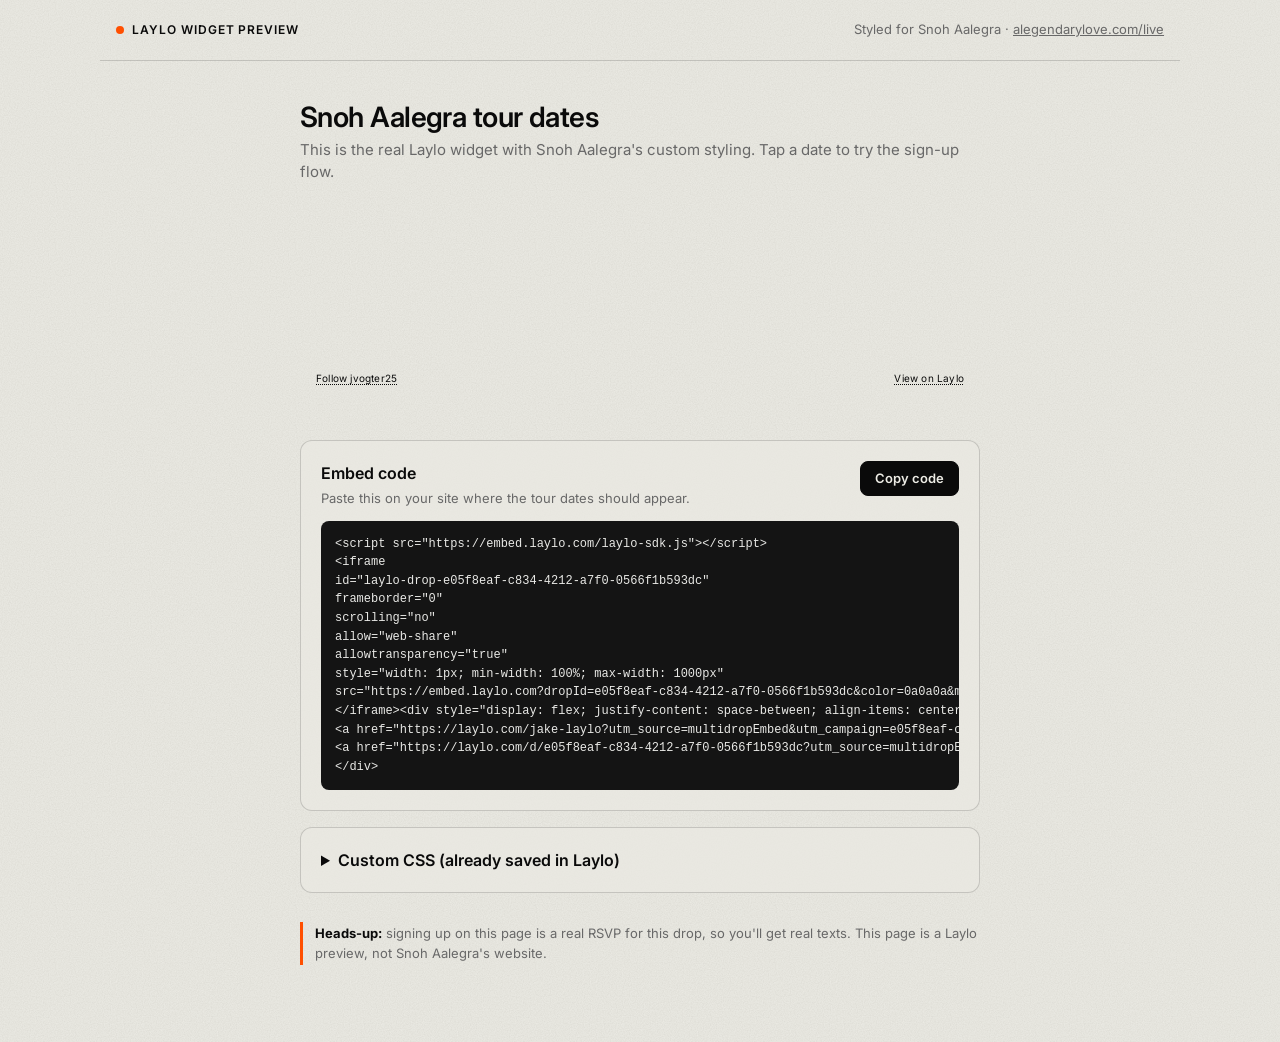
==== previews/snoh-aalegra-e05f8eaf/index.html @ 8fff56a8 "Add Snoh Aalegra live widget preview (test drop e05f8eaf) Co-Authored-By: Claude Opus 5.5 <noreply@a" ====
<!doctype html>
<html lang="en">
<head>
<meta charset="utf-8">
<meta name="viewport" content="width=device-width, initial-scale=1">
<meta name="robots" content="noindex, nofollow">
<title>Snoh Aalegra · Laylo Widget Preview</title>
<link rel="preconnect" href="https://fonts.googleapis.com">
<link rel="preconnect" href="https://fonts.gstatic.com" crossorigin>
<link href="https://fonts.googleapis.com/css2?family=Inter:wght@400;500;600&display=swap" rel="stylesheet">
<style>
  :root {
    --page-bg: #EDECE5;
    --ink: #0A0A0A;
    --muted: #686868;
    --line: rgba(10,10,10,.16);
    --panel: rgba(234,233,226,.75);
    --accent: #ff4f00;
  }
  * { box-sizing: border-box; }
  html, body { margin: 0; }
  body {
    background-color: var(--page-bg);
    background-image: url("data:image/svg+xml,%3Csvg xmlns='http://www.w3.org/2000/svg' width='240' height='240'%3E%3Cfilter id='n'%3E%3CfeTurbulence type='fractalNoise' baseFrequency='.85' numOctaves='3' stitchTiles='stitch'/%3E%3CfeColorMatrix values='0 0 0 0 0 0 0 0 0 0 0 0 0 0 0 0 0 0 .07 0'/%3E%3C/filter%3E%3Crect width='100%25' height='100%25' filter='url(%23n)'/%3E%3C/svg%3E");
    color: var(--ink);
    font: 15px/1.5 'Inter', system-ui, -apple-system, 'Segoe UI', sans-serif;
    -webkit-font-smoothing: antialiased;
    overflow-x: hidden;
  }
  .bar {
    display: flex;
    flex-wrap: wrap;
    align-items: center;
    justify-content: space-between;
    gap: 8px 16px;
    max-width: 1080px;
    margin: 0 auto;
    padding: 20px 16px;
    border-bottom: 1px solid var(--line);
  }
  .bar-label {
    display: inline-flex;
    align-items: center;
    gap: 8px;
    font-size: 12px;
    font-weight: 600;
    letter-spacing: .08em;
    text-transform: uppercase;
  }
  .bar-label::before {
    content: "";
    width: 8px;
    height: 8px;
    border-radius: 50%;
    background: var(--accent);
  }
  .bar-meta { font-size: 13px; color: var(--muted); }
  .bar-meta a { color: inherit; }
  main {
    max-width: 1080px;
    margin: 0 auto;
    padding: 0 16px 64px;
  }
  .intro {
    max-width: 680px;
    margin: 40px auto 24px;
  }
  .intro h1 {
    margin: 0 0 6px;
    font-size: 28px;
    line-height: 1.15;
    font-weight: 600;
    letter-spacing: -0.02em;
  }
  .intro p { margin: 0; color: var(--muted); }
  .stage {
    max-width: 680px;
    margin: 0 auto;
  }
  .handoff {
    max-width: 680px;
    margin: 48px auto 0;
    display: grid;
    gap: 16px;
  }
  .panel {
    background: var(--panel);
    border: 1px solid var(--line);
    border-radius: 12px;
    padding: 20px;
    min-width: 0;
  }
  .panel-head {
    display: flex;
    align-items: flex-start;
    justify-content: space-between;
    gap: 12px;
    margin-bottom: 12px;
  }
  .panel h2 { margin: 0; font-size: 16px; font-weight: 600; }
  .panel p { margin: 4px 0 0; font-size: 13px; color: var(--muted); }
  pre {
    margin: 0;
    max-height: 280px;
    overflow: auto;
    padding: 14px;
    border-radius: 8px;
    background: #141414;
    color: #e9e9e6;
    font: 12px/1.55 ui-monospace, SFMono-Regular, Menlo, Consolas, monospace;
    white-space: pre;
  }
  .copy {
    flex-shrink: 0;
    appearance: none;
    border: 1px solid var(--ink);
    background: var(--ink);
    color: var(--page-bg);
    font: 600 13px/1 'Inter', system-ui, sans-serif;
    padding: 10px 14px;
    border-radius: 8px;
    cursor: pointer;
  }
  .copy:hover { opacity: .85; }
  details summary {
    cursor: pointer;
    font-size: 16px;
    font-weight: 600;
    list-style-position: inside;
  }
  details[open] summary { margin-bottom: 12px; }
  .note {
    font-size: 13px;
    color: var(--muted);
    border-left: 3px solid var(--accent);
    padding: 2px 0 2px 12px;
  }
  .note strong { color: var(--ink); }
  @media (max-width: 520px) {
    .intro { margin-top: 28px; }
    .intro h1 { font-size: 23px; }
    .panel { padding: 16px; }
    .panel-head { flex-direction: column; }
  }
</style>
</head>
<body>
  <header class="bar">
    <span class="bar-label">Laylo widget preview</span>
    <span class="bar-meta">Styled for Snoh Aalegra · <a href="https://alegendarylove.com/live" target="_blank" rel="noopener">alegendarylove.com/live</a></span>
  </header>

  <main>
    <section class="intro">
      <h1>Snoh Aalegra tour dates</h1>
      <p>This is the real Laylo widget with Snoh Aalegra's custom styling. Tap a date to try the sign-up flow.</p>
    </section>

    <section class="stage" aria-label="Live Laylo widget">
<!-- Laylo embed: start -->
<script src="https://embed.laylo.com/laylo-sdk.js"></script>
<iframe
id="laylo-drop-e05f8eaf-c834-4212-a7f0-0566f1b593dc"
frameborder="0"
scrolling="no"
allow="web-share"
allowtransparency="true"
style="width: 1px; min-width: 100%; max-width: 1000px"
src="https://embed.laylo.com?dropId=e05f8eaf-c834-4212-a7f0-0566f1b593dc&color=0a0a0a&minimal=false&theme=light&background=transparent">
</iframe><div style="display: flex; justify-content: space-between; align-items: center; gap: 4px; padding: 8px 16px;">
<a href="https://laylo.com/jake-laylo?utm_source=multidropEmbed&utm_campaign=e05f8eaf-c834-4212-a7f0-0566f1b593dc&utm_medium=profileLink" target="_blank" style="color: inherit; font-size: 10px; font-style: normal; font-weight: 400; line-height: 12px; letter-spacing: 0.2px; text-decoration-line: underline; text-decoration-style: dotted; text-decoration-skip-ink: none; text-decoration-thickness: auto; text-underline-offset: auto;text-underline-position: from-font;">Follow jvogter25</a>
<a href="https://laylo.com/d/e05f8eaf-c834-4212-a7f0-0566f1b593dc?utm_source=multidropEmbed&utm_campaign=e05f8eaf-c834-4212-a7f0-0566f1b593dc&utm_medium=multridropLink" target="_blank" style="color: inherit; font-size: 10px; font-style: normal; font-weight: 400; line-height: 12px; letter-spacing: 0.2px; text-decoration-line: underline; text-decoration-style: dotted; text-decoration-skip-ink: none; text-decoration-thickness: auto; text-underline-offset: auto;text-underline-position: from-font;">View on Laylo</a>
</div>
<!-- Laylo embed: end -->
    </section>

    <section class="handoff">
      <div class="panel">
        <div class="panel-head">
          <div>
            <h2>Embed code</h2>
            <p>Paste this on your site where the tour dates should appear.</p>
          </div>
          <button class="copy" type="button" data-copy="embed-code">Copy code</button>
        </div>
        <pre id="embed-code">&lt;script src=&quot;https://embed.laylo.com/laylo-sdk.js&quot;&gt;&lt;/script&gt;
&lt;iframe
id=&quot;laylo-drop-e05f8eaf-c834-4212-a7f0-0566f1b593dc&quot;
frameborder=&quot;0&quot;
scrolling=&quot;no&quot;
allow=&quot;web-share&quot;
allowtransparency=&quot;true&quot;
style=&quot;width: 1px; min-width: 100%; max-width: 1000px&quot;
src=&quot;https://embed.laylo.com?dropId=e05f8eaf-c834-4212-a7f0-0566f1b593dc&amp;color=0a0a0a&amp;minimal=false&amp;theme=light&amp;background=transparent&quot;&gt;
&lt;/iframe&gt;&lt;div style=&quot;display: flex; justify-content: space-between; align-items: center; gap: 4px; padding: 8px 16px;&quot;&gt;
&lt;a href=&quot;https://laylo.com/jake-laylo?utm_source=multidropEmbed&amp;utm_campaign=e05f8eaf-c834-4212-a7f0-0566f1b593dc&amp;utm_medium=profileLink&quot; target=&quot;_blank&quot; style=&quot;color: inherit; font-size: 10px; font-style: normal; font-weight: 400; line-height: 12px; letter-spacing: 0.2px; text-decoration-line: underline; text-decoration-style: dotted; text-decoration-skip-ink: none; text-decoration-thickness: auto; text-underline-offset: auto;text-underline-position: from-font;&quot;&gt;Follow jvogter25&lt;/a&gt;
&lt;a href=&quot;https://laylo.com/d/e05f8eaf-c834-4212-a7f0-0566f1b593dc?utm_source=multidropEmbed&amp;utm_campaign=e05f8eaf-c834-4212-a7f0-0566f1b593dc&amp;utm_medium=multridropLink&quot; target=&quot;_blank&quot; style=&quot;color: inherit; font-size: 10px; font-style: normal; font-weight: 400; line-height: 12px; letter-spacing: 0.2px; text-decoration-line: underline; text-decoration-style: dotted; text-decoration-skip-ink: none; text-decoration-thickness: auto; text-underline-offset: auto;text-underline-position: from-font;&quot;&gt;View on Laylo&lt;/a&gt;
&lt;/div&gt;</pre>
      </div>

      <details class="panel">
        <summary>Custom CSS (already saved in Laylo)</summary>
        <div class="panel-head">
          <p>For reference. This styling lives in Laylo, so nothing extra goes on your site.</p>
          <button class="copy" type="button" data-copy="custom-css">Copy CSS</button>
        </div>
        <pre id="custom-css">/* Laylo tour widget: Snoh Aalegra (alegendarylove.com/live)
   Matches the sign-up form currently on her Live page: Inter at 500,
   paper-toned fields, 1px #686868 outlines, square corners, black buttons.
   Pair with embed settings: color=0a0a0a  theme=light  background=transparent
   Palette: ink #0A0A0A  text #000000  secondary #686868  muted #868686
            field #EAE9E2  page #EDECE5  button text #F8F8F8 */

@import url(&#x27;https://fonts.googleapis.com/css2?family=Inter:wght@400;500;600;700&amp;display=swap&#x27;);

/* ---------- Tour list ---------- */

#laylo-drop-container {
  background: transparent !important;
  color: #000000 !important;
  font-family: &#x27;Inter&#x27;, system-ui, -apple-system, sans-serif !important;
}

#laylo-drop-instructions-container {
  background: transparent !important;
}

#laylo-drop-choose-a-date {
  font-family: &#x27;Inter&#x27;, system-ui, sans-serif !important;
  font-size: 15.5px !important;
  font-weight: 500 !important;
  line-height: 23px !important;
  letter-spacing: 0 !important;
  text-transform: uppercase !important;
  color: #000000 !important;
}

.laylo-stop-row {
  background: #EAE9E2 !important;
  border: 1px solid #686868 !important;
  border-radius: 0 !important;
  box-shadow: none !important;
  backdrop-filter: none !important;
  margin-bottom: 8px !important;
}

.laylo-stop-row-content {}

.laylo-stop-title-column {
  gap: 16px !important;
}

.laylo-stop-title {
  font-family: &#x27;Inter&#x27;, system-ui, sans-serif !important;
  font-size: 15.5px !important;
  font-weight: 500 !important;
  line-height: 21px !important;
  letter-spacing: 0 !important;
  text-transform: uppercase !important;
  color: #000000 !important;
}

/* City / state line under the venue */
.laylo-stop-location {
  font-family: &#x27;Inter&#x27;, system-ui, sans-serif !important;
  font-size: 12px !important;
  font-weight: 500 !important;
  line-height: 18px !important;
  letter-spacing: 0 !important;
  text-transform: none !important;
  color: #868686 !important;
}

/* &quot;NEAR YOU&quot; tag: square black label instead of a tinted pill */
.laylo-stop-location-tag {
  background: #0A0A0A !important;
  border-radius: 0 !important;
  padding: 2px 6px !important;
}

.laylo-stop-location-text {
  font-family: &#x27;Inter&#x27;, system-ui, sans-serif !important;
  font-size: 10px !important;
  font-weight: 600 !important;
  letter-spacing: 0.04em !important;
  color: #F8F8F8 !important;
}

.laylo-stop-location-pin {
  display: none !important;
}

.laylo-stop-button-column {}

.laylo-stop-button {
  background: #0A0A0A !important;
  color: #F8F8F8 !important;
  border: 0 !important;
  border-radius: 0 !important;
  box-shadow: none !important;
  font-family: &#x27;Inter&#x27;, system-ui, sans-serif !important;
  font-size: 14px !important;
  font-weight: 500 !important;
  letter-spacing: 0 !important;
  text-transform: uppercase !important;
  height: 40px !important;
  min-height: 40px !important;
  padding: 0 16px !important;
}

.laylo-stop-button:hover {
  background: #0A0A0A !important;
  box-shadow: none !important;
  filter: brightness(1.25) !important;
}

/* Large-date badge. Only appears when &quot;large dates&quot; is on for the drop.
   Not in Laylo&#x27;s standard field list, but the CSS box accepts it. */
.laylo-stop-date {
  background: transparent !important;
  border: 1px solid #686868 !important;
  border-radius: 0 !important;
}

.laylo-stop-date-month {
  font-family: &#x27;Inter&#x27;, system-ui, sans-serif !important;
  font-weight: 500 !important;
  color: #868686 !important;
  text-transform: uppercase !important;
}

.laylo-stop-date-day {
  font-family: &#x27;Inter&#x27;, system-ui, sans-serif !important;
  font-weight: 500 !important;
  color: #000000 !important;
}

.laylo-stop-date-year {
  color: #868686 !important;
}

/* ---------- RSVP card (opens after picking a date) ---------- */

#laylo-rsvp-card-container {
  background: #EDECE5 !important;
  border: 1px solid #686868 !important;
  border-radius: 0 !important;
  box-shadow: none !important;
  color: #000000 !important;
  font-family: &#x27;Inter&#x27;, system-ui, sans-serif !important;
}

.laylo-rsvp-card-content {}

.laylo-rsvp-header {}

.laylo-rsvp-profile-title {
  font-family: &#x27;Inter&#x27;, system-ui, sans-serif !important;
  font-size: 14px !important;
  font-weight: 500 !important;
  letter-spacing: 0 !important;
  color: #000000 !important;
}

#laylo-rsvp-card-title {
  font-family: &#x27;Inter&#x27;, system-ui, sans-serif !important;
  font-size: 15.5px !important;
  font-weight: 500 !important;
  letter-spacing: 0 !important;
  text-transform: uppercase !important;
  color: #000000 !important;
}

#laylo-rsvp-subtitle {
  font-family: &#x27;Inter&#x27;, system-ui, sans-serif !important;
  font-size: 12px !important;
  font-weight: 400 !important;
  letter-spacing: 0 !important;
  color: #686868 !important;
}

#laylo-rsvp-date {
  font-family: &#x27;Inter&#x27;, system-ui, sans-serif !important;
  font-weight: 500 !important;
  letter-spacing: 0 !important;
  text-transform: uppercase !important;
  color: #686868 !important;
}

#laylo-rsvp-countdown {
  font-family: &#x27;Inter&#x27;, system-ui, sans-serif !important;
  color: #686868 !important;
}

.laylo-rsvp-form {
  background: #EAE9E2 !important;
  border-radius: 0 !important;
}

/* The phone field&#x27;s outline sits on the form&#x27;s wrapper */
div:has(&gt; .laylo-rsvp-form) {
  background: #EAE9E2 !important;
  border: 1px solid #686868 !important;
  border-radius: 0 !important;
}

#laylo-rsvp-submit-button,
.laylo-rsvp-submit-button {
  background: #0A0A0A !important;
  color: #F8F8F8 !important;
  border: 0 !important;
  border-radius: 0 !important;
  box-shadow: none !important;
  font-family: &#x27;Inter&#x27;, system-ui, sans-serif !important;
  font-size: 14px !important;
  font-weight: 500 !important;
  letter-spacing: 0 !important;
  text-transform: uppercase !important;
}

#laylo-rsvp-submit-button:hover,
.laylo-rsvp-submit-button:hover {
  background: #0A0A0A !important;
  filter: brightness(1.25) !important;
}

/* ---------- After signing up ---------- */

#laylo-completed-subtext {
  font-family: &#x27;Inter&#x27;, system-ui, sans-serif !important;
  font-size: 14px !important;
  font-weight: 400 !important;
  color: #686868 !important;
}

.laylo-completed-share-buttons {
  background: #0A0A0A !important;
  color: #F8F8F8 !important;
  border: 0 !important;
  border-radius: 0 !important;
  box-shadow: none !important;
  font-family: &#x27;Inter&#x27;, system-ui, sans-serif !important;
  font-weight: 500 !important;
  text-transform: uppercase !important;
}

/* ---------- Code verification ---------- */

#laylo-verify-enter-code-text {
  font-family: &#x27;Inter&#x27;, system-ui, sans-serif !important;
  font-size: 15.5px !important;
  font-weight: 500 !important;
  letter-spacing: 0 !important;
  text-transform: uppercase !important;
  color: #000000 !important;
}

#laylo-verify-sent-to-text {
  font-family: &#x27;Inter&#x27;, system-ui, sans-serif !important;
  font-size: 14px !important;
  letter-spacing: 0 !important;
  color: #686868 !important;
}

#laylo-verify-expire-text {
  font-family: &#x27;Inter&#x27;, system-ui, sans-serif !important;
  font-size: 12px !important;
  color: #868686 !important;
}

#laylo-resend-code-text {
  font-family: &#x27;Inter&#x27;, system-ui, sans-serif !important;
  font-size: 12px !important;
  font-weight: 500 !important;
  color: #0A0A0A !important;
  text-decoration: underline !important;
  text-underline-offset: 2px !important;
}

/* ---------- Instagram RSVP ---------- */

#laylo-instagram-rsvp-button {
  background: #0A0A0A !important;
  color: #F8F8F8 !important;
  border: 0 !important;
  border-radius: 0 !important;
  box-shadow: none !important;
  font-family: &#x27;Inter&#x27;, system-ui, sans-serif !important;
  font-weight: 500 !important;
  letter-spacing: 0 !important;
  text-transform: uppercase !important;
}

#laylo-rsvp-instagram-instructions {
  font-family: &#x27;Inter&#x27;, system-ui, sans-serif !important;
  color: #868686 !important;
}

#laylo-instagram-confirmation-text {
  font-family: &#x27;Inter&#x27;, system-ui, sans-serif !important;
  color: #000000 !important;
}

#laylo-instagram-subtext {
  font-family: &#x27;Inter&#x27;, system-ui, sans-serif !important;
  color: #686868 !important;
}
</pre>
      </details>

      <p class="note"><strong>Heads-up:</strong> signing up on this page is a real RSVP for this drop, so you'll get real texts. This page is a Laylo preview, not Snoh Aalegra's website.</p>
    </section>
  </main>

  <script>
    document.querySelectorAll('[data-copy]').forEach(function (btn) {
      btn.addEventListener('click', function () {
        var text = document.getElementById(btn.getAttribute('data-copy')).textContent;
        var label = btn.textContent;
        var done = function () {
          btn.textContent = 'Copied';
          setTimeout(function () { btn.textContent = label; }, 1600);
        };
        if (navigator.clipboard && window.isSecureContext) {
          navigator.clipboard.writeText(text).then(done, function () { fallback(text); done(); });
        } else { fallback(text); done(); }
      });
    });
    function fallback(text) {
      var ta = document.createElement('textarea');
      ta.value = text;
      ta.setAttribute('readonly', '');
      ta.style.position = 'fixed';
      ta.style.opacity = '0';
      document.body.appendChild(ta);
      ta.select();
      try { document.execCommand('copy'); } catch (e) {}
      document.body.removeChild(ta);
    }
  </script>
</body>
</html>
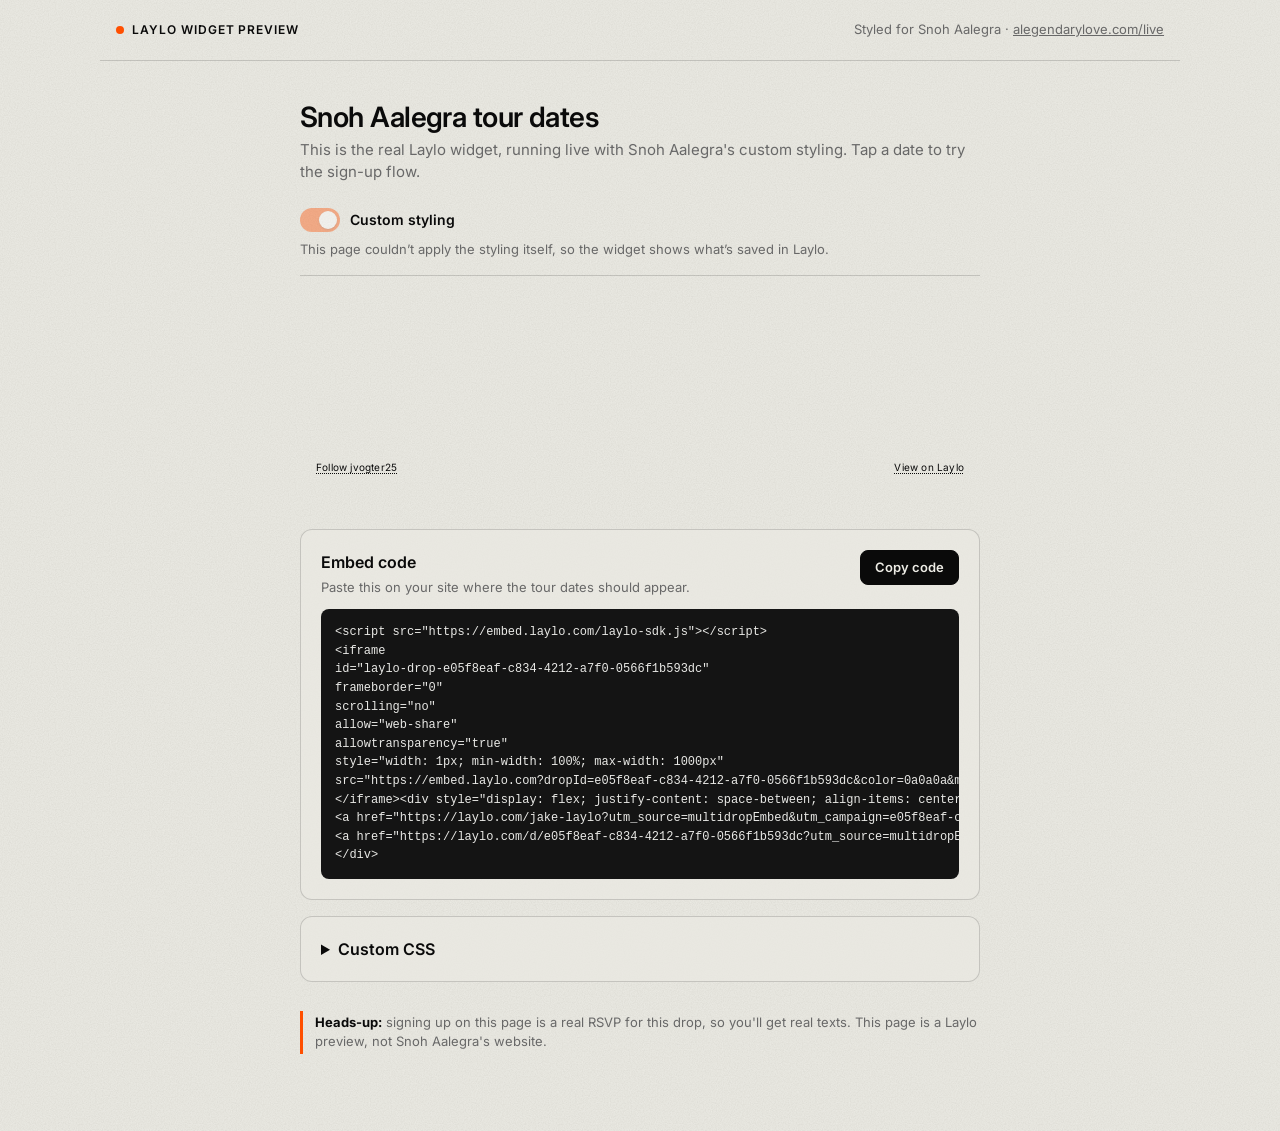
==== commit 951c6c0a: "Add Sophia Stel live preview; live pages now apply their own CSS The preview page passes its CSS to " ====
--- a/previews/snoh-aalegra-e05f8eaf/index.html
+++ b/previews/snoh-aalegra-e05f8eaf/index.html
@@ -77,6 +77,38 @@
     max-width: 680px;
     margin: 0 auto;
   }
+  .toolbar {
+    max-width: 680px;
+    margin: 0 auto 20px;
+    display: flex;
+    flex-wrap: wrap;
+    align-items: center;
+    gap: 8px 16px;
+    padding-bottom: 16px;
+    border-bottom: 1px solid var(--line);
+  }
+  .switch { display: inline-flex; align-items: center; gap: 10px; cursor: pointer; font-size: 14px; font-weight: 600; }
+  .switch input { position: absolute; opacity: 0; width: 1px; height: 1px; }
+  .track { width: 40px; height: 24px; border-radius: 12px; background: var(--line); position: relative; transition: background .15s; flex-shrink: 0; }
+  .track::after { content: ""; position: absolute; top: 3px; left: 3px; width: 18px; height: 18px; border-radius: 50%; background: #fff; box-shadow: 0 1px 2px rgba(0,0,0,.25); transition: transform .15s; }
+  .switch input:checked + .track { background: var(--accent); }
+  .switch input:checked + .track::after { transform: translateX(16px); }
+  .switch input:focus-visible + .track { outline: 2px solid var(--ink); outline-offset: 2px; }
+  .switch input:disabled + .track { opacity: .4; }
+  .status { margin: 0; font-size: 13px; color: var(--muted); min-width: 0; }
+  .status[data-state="saved"]::before,
+  .status[data-state="unsaved"]::before {
+    content: "";
+    display: inline-block;
+    width: 7px;
+    height: 7px;
+    margin-right: 6px;
+    border-radius: 50%;
+    vertical-align: 1px;
+    background: #1f9d55;
+  }
+  .status[data-state="unsaved"]::before { background: #d97706; }
+  @media (prefers-reduced-motion: reduce) { .track, .track::after { transition: none; } }
   .handoff {
     max-width: 680px;
     margin: 48px auto 0;
@@ -153,8 +185,17 @@
   <main>
     <section class="intro">
       <h1>Snoh Aalegra tour dates</h1>
-      <p>This is the real Laylo widget with Snoh Aalegra's custom styling. Tap a date to try the sign-up flow.</p>
+      <p>This is the real Laylo widget, running live with Snoh Aalegra's custom styling. Tap a date to try the sign-up flow.</p>
     </section>
+
+    <div class="toolbar">
+      <label class="switch" for="styling-toggle">
+        <input type="checkbox" id="styling-toggle" checked>
+        <span class="track" aria-hidden="true"></span>
+        <span>Custom styling</span>
+      </label>
+      <p class="status" id="saved-status" aria-live="polite">Loading the widget…</p>
+    </div>
 
     <section class="stage" aria-label="Live Laylo widget">
 <!-- Laylo embed: start -->
@@ -199,9 +240,9 @@
       </div>
 
       <details class="panel">
-        <summary>Custom CSS (already saved in Laylo)</summary>
+        <summary>Custom CSS</summary>
         <div class="panel-head">
-          <p>For reference. This styling lives in Laylo, so nothing extra goes on your site.</p>
+          <p>This styling is saved on the drop in Laylo (Sharing tab), so nothing extra goes on your site.</p>
           <button class="copy" type="button" data-copy="custom-css">Copy CSS</button>
         </div>
         <pre id="custom-css">/* Laylo tour widget: Snoh Aalegra (alegendarylove.com/live)
@@ -513,6 +554,52 @@
   </main>
 
   <script>
+    /* Preview styling. The Laylo SDK on this page hands the drop's data, saved CSS
+       included, to the widget. This passes the CSS below in its place, through the
+       same path the widget uses for saved CSS, so the preview shows it before anyone
+       saves it in Laylo. The embed code customers paste does not include this. */
+    (function () {
+      var CSS = "/* Laylo tour widget: Snoh Aalegra (alegendarylove.com/live)\n   Matches the sign-up form currently on her Live page: Inter at 500,\n   paper-toned fields, 1px #686868 outlines, square corners, black buttons.\n   Pair with embed settings: color=0a0a0a  theme=light  background=transparent\n   Palette: ink #0A0A0A  text #000000  secondary #686868  muted #868686\n            field #EAE9E2  page #EDECE5  button text #F8F8F8 */\n\n@import url('https://fonts.googleapis.com/css2?family=Inter:wght@400;500;600;700&display=swap');\n\n/* ---------- Tour list ---------- */\n\n#laylo-drop-container {\n  background: transparent !important;\n  color: #000000 !important;\n  font-family: 'Inter', system-ui, -apple-system, sans-serif !important;\n}\n\n#laylo-drop-instructions-container {\n  background: transparent !important;\n}\n\n#laylo-drop-choose-a-date {\n  font-family: 'Inter', system-ui, sans-serif !important;\n  font-size: 15.5px !important;\n  font-weight: 500 !important;\n  line-height: 23px !important;\n  letter-spacing: 0 !important;\n  text-transform: uppercase !important;\n  color: #000000 !important;\n}\n\n.laylo-stop-row {\n  background: #EAE9E2 !important;\n  border: 1px solid #686868 !important;\n  border-radius: 0 !important;\n  box-shadow: none !important;\n  backdrop-filter: none !important;\n  margin-bottom: 8px !important;\n}\n\n.laylo-stop-row-content {}\n\n.laylo-stop-title-column {\n  gap: 16px !important;\n}\n\n.laylo-stop-title {\n  font-family: 'Inter', system-ui, sans-serif !important;\n  font-size: 15.5px !important;\n  font-weight: 500 !important;\n  line-height: 21px !important;\n  letter-spacing: 0 !important;\n  text-transform: uppercase !important;\n  color: #000000 !important;\n}\n\n/* City / state line under the venue */\n.laylo-stop-location {\n  font-family: 'Inter', system-ui, sans-serif !important;\n  font-size: 12px !important;\n  font-weight: 500 !important;\n  line-height: 18px !important;\n  letter-spacing: 0 !important;\n  text-transform: none !important;\n  color: #868686 !important;\n}\n\n/* \"NEAR YOU\" tag: square black label instead of a tinted pill */\n.laylo-stop-location-tag {\n  background: #0A0A0A !important;\n  border-radius: 0 !important;\n  padding: 2px 6px !important;\n}\n\n.laylo-stop-location-text {\n  font-family: 'Inter', system-ui, sans-serif !important;\n  font-size: 10px !important;\n  font-weight: 600 !important;\n  letter-spacing: 0.04em !important;\n  color: #F8F8F8 !important;\n}\n\n.laylo-stop-location-pin {\n  display: none !important;\n}\n\n.laylo-stop-button-column {}\n\n.laylo-stop-button {\n  background: #0A0A0A !important;\n  color: #F8F8F8 !important;\n  border: 0 !important;\n  border-radius: 0 !important;\n  box-shadow: none !important;\n  font-family: 'Inter', system-ui, sans-serif !important;\n  font-size: 14px !important;\n  font-weight: 500 !important;\n  letter-spacing: 0 !important;\n  text-transform: uppercase !important;\n  height: 40px !important;\n  min-height: 40px !important;\n  padding: 0 16px !important;\n}\n\n.laylo-stop-button:hover {\n  background: #0A0A0A !important;\n  box-shadow: none !important;\n  filter: brightness(1.25) !important;\n}\n\n/* Large-date badge. Only appears when \"large dates\" is on for the drop.\n   Not in Laylo's standard field list, but the CSS box accepts it. */\n.laylo-stop-date {\n  background: transparent !important;\n  border: 1px solid #686868 !important;\n  border-radius: 0 !important;\n}\n\n.laylo-stop-date-month {\n  font-family: 'Inter', system-ui, sans-serif !important;\n  font-weight: 500 !important;\n  color: #868686 !important;\n  text-transform: uppercase !important;\n}\n\n.laylo-stop-date-day {\n  font-family: 'Inter', system-ui, sans-serif !important;\n  font-weight: 500 !important;\n  color: #000000 !important;\n}\n\n.laylo-stop-date-year {\n  color: #868686 !important;\n}\n\n/* ---------- RSVP card (opens after picking a date) ---------- */\n\n#laylo-rsvp-card-container {\n  background: #EDECE5 !important;\n  border: 1px solid #686868 !important;\n  border-radius: 0 !important;\n  box-shadow: none !important;\n  color: #000000 !important;\n  font-family: 'Inter', system-ui, sans-serif !important;\n}\n\n.laylo-rsvp-card-content {}\n\n.laylo-rsvp-header {}\n\n.laylo-rsvp-profile-title {\n  font-family: 'Inter', system-ui, sans-serif !important;\n  font-size: 14px !important;\n  font-weight: 500 !important;\n  letter-spacing: 0 !important;\n  color: #000000 !important;\n}\n\n#laylo-rsvp-card-title {\n  font-family: 'Inter', system-ui, sans-serif !important;\n  font-size: 15.5px !important;\n  font-weight: 500 !important;\n  letter-spacing: 0 !important;\n  text-transform: uppercase !important;\n  color: #000000 !important;\n}\n\n#laylo-rsvp-subtitle {\n  font-family: 'Inter', system-ui, sans-serif !important;\n  font-size: 12px !important;\n  font-weight: 400 !important;\n  letter-spacing: 0 !important;\n  color: #686868 !important;\n}\n\n#laylo-rsvp-date {\n  font-family: 'Inter', system-ui, sans-serif !important;\n  font-weight: 500 !important;\n  letter-spacing: 0 !important;\n  text-transform: uppercase !important;\n  color: #686868 !important;\n}\n\n#laylo-rsvp-countdown {\n  font-family: 'Inter', system-ui, sans-serif !important;\n  color: #686868 !important;\n}\n\n.laylo-rsvp-form {\n  background: #EAE9E2 !important;\n  border-radius: 0 !important;\n}\n\n/* The phone field's outline sits on the form's wrapper */\ndiv:has(> .laylo-rsvp-form) {\n  background: #EAE9E2 !important;\n  border: 1px solid #686868 !important;\n  border-radius: 0 !important;\n}\n\n#laylo-rsvp-submit-button,\n.laylo-rsvp-submit-button {\n  background: #0A0A0A !important;\n  color: #F8F8F8 !important;\n  border: 0 !important;\n  border-radius: 0 !important;\n  box-shadow: none !important;\n  font-family: 'Inter', system-ui, sans-serif !important;\n  font-size: 14px !important;\n  font-weight: 500 !important;\n  letter-spacing: 0 !important;\n  text-transform: uppercase !important;\n}\n\n#laylo-rsvp-submit-button:hover,\n.laylo-rsvp-submit-button:hover {\n  background: #0A0A0A !important;\n  filter: brightness(1.25) !important;\n}\n\n/* ---------- After signing up ---------- */\n\n#laylo-completed-subtext {\n  font-family: 'Inter', system-ui, sans-serif !important;\n  font-size: 14px !important;\n  font-weight: 400 !important;\n  color: #686868 !important;\n}\n\n.laylo-completed-share-buttons {\n  background: #0A0A0A !important;\n  color: #F8F8F8 !important;\n  border: 0 !important;\n  border-radius: 0 !important;\n  box-shadow: none !important;\n  font-family: 'Inter', system-ui, sans-serif !important;\n  font-weight: 500 !important;\n  text-transform: uppercase !important;\n}\n\n/* ---------- Code verification ---------- */\n\n#laylo-verify-enter-code-text {\n  font-family: 'Inter', system-ui, sans-serif !important;\n  font-size: 15.5px !important;\n  font-weight: 500 !important;\n  letter-spacing: 0 !important;\n  text-transform: uppercase !important;\n  color: #000000 !important;\n}\n\n#laylo-verify-sent-to-text {\n  font-family: 'Inter', system-ui, sans-serif !important;\n  font-size: 14px !important;\n  letter-spacing: 0 !important;\n  color: #686868 !important;\n}\n\n#laylo-verify-expire-text {\n  font-family: 'Inter', system-ui, sans-serif !important;\n  font-size: 12px !important;\n  color: #868686 !important;\n}\n\n#laylo-resend-code-text {\n  font-family: 'Inter', system-ui, sans-serif !important;\n  font-size: 12px !important;\n  font-weight: 500 !important;\n  color: #0A0A0A !important;\n  text-decoration: underline !important;\n  text-underline-offset: 2px !important;\n}\n\n/* ---------- Instagram RSVP ---------- */\n\n#laylo-instagram-rsvp-button {\n  background: #0A0A0A !important;\n  color: #F8F8F8 !important;\n  border: 0 !important;\n  border-radius: 0 !important;\n  box-shadow: none !important;\n  font-family: 'Inter', system-ui, sans-serif !important;\n  font-weight: 500 !important;\n  letter-spacing: 0 !important;\n  text-transform: uppercase !important;\n}\n\n#laylo-rsvp-instagram-instructions {\n  font-family: 'Inter', system-ui, sans-serif !important;\n  color: #868686 !important;\n}\n\n#laylo-instagram-confirmation-text {\n  font-family: 'Inter', system-ui, sans-serif !important;\n  color: #000000 !important;\n}\n\n#laylo-instagram-subtext {\n  font-family: 'Inter', system-ui, sans-serif !important;\n  color: #686868 !important;\n}\n";
+      var DROP_ID = "e05f8eaf-c834-4212-a7f0-0566f1b593dc";
+      var DEFAULT_CSS = '/* Laylo default styling */';
+      var mode = 'custom';
+      var savedCss = null;
+      var toggle = document.getElementById('styling-toggle');
+      var status = document.getElementById('saved-status');
+      function norm(s) { return String(s || '').replace(/\s+/g, ' ').trim(); }
+      function showStatus() {
+        if (norm(savedCss) === norm(CSS)) {
+          status.textContent = 'Saved in Laylo. The artist’s site shows this styling too.';
+          status.setAttribute('data-state', 'saved');
+        } else {
+          status.textContent = (savedCss ? 'Laylo has different CSS saved on this drop.' : 'Not saved in Laylo yet.') +
+            ' This page applies it for the preview.';
+          status.setAttribute('data-state', 'unsaved');
+        }
+      }
+      if (typeof laylo === 'undefined' || !laylo.postDrop) {
+        status.textContent = 'This page couldn’t apply the styling itself, so the widget shows what’s saved in Laylo.';
+        toggle.disabled = true;
+        return;
+      }
+      var post = laylo.postDrop;
+      laylo.postDrop = function (id) {
+        var drop = laylo.drops && laylo.drops[id];
+        if (drop && String(id) === DROP_ID) {
+          if (savedCss === null) {
+            savedCss = (drop.embedOptions && drop.embedOptions.css) || (drop.appearance && drop.appearance.css) || '';
+            showStatus();
+          }
+          drop.embedOptions = Object.assign({}, drop.embedOptions, { css: mode === 'custom' ? CSS : DEFAULT_CSS });
+        }
+        return post.apply(this, arguments);
+      };
+      toggle.addEventListener('change', function () {
+        mode = toggle.checked ? 'custom' : 'default';
+        if (laylo.drops && laylo.drops[DROP_ID]) laylo.postDrop(DROP_ID);
+      });
+    })();
+
     document.querySelectorAll('[data-copy]').forEach(function (btn) {
       btn.addEventListener('click', function () {
         var text = document.getElementById(btn.getAttribute('data-copy')).textContent;
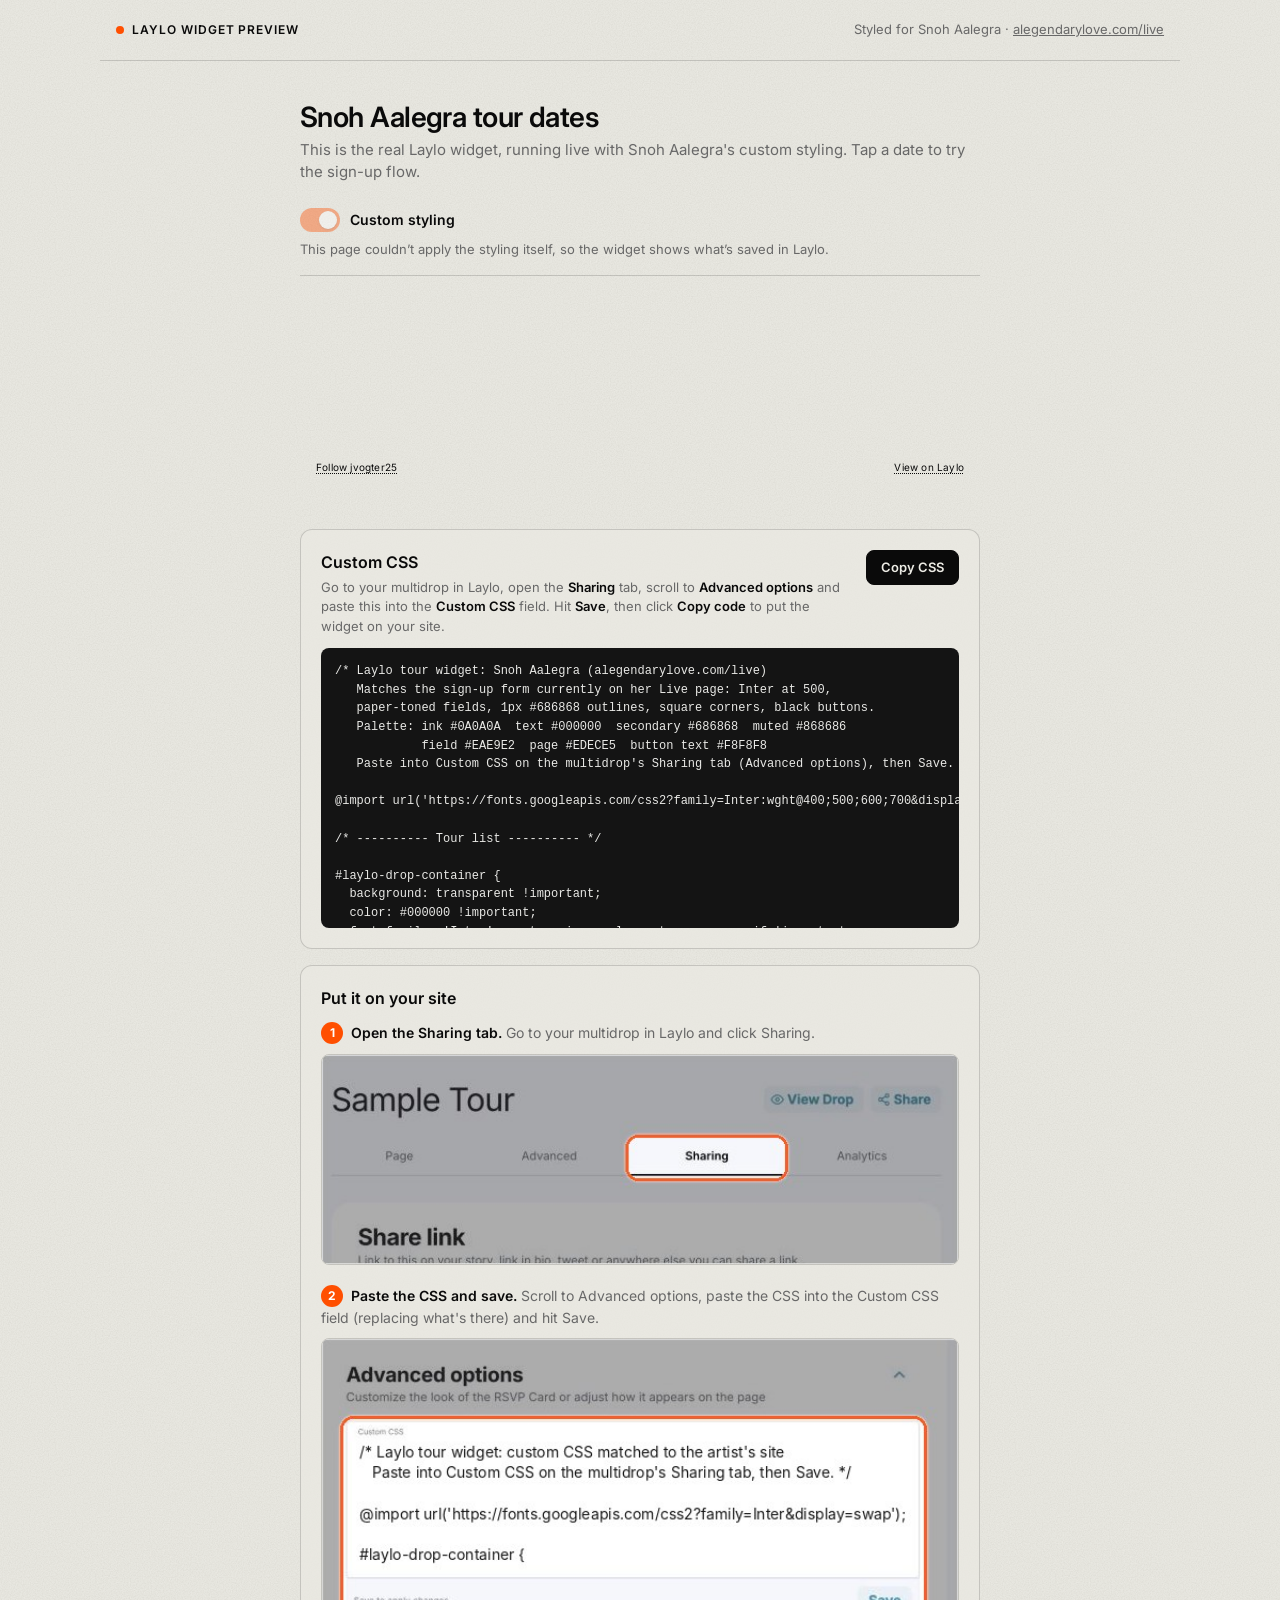
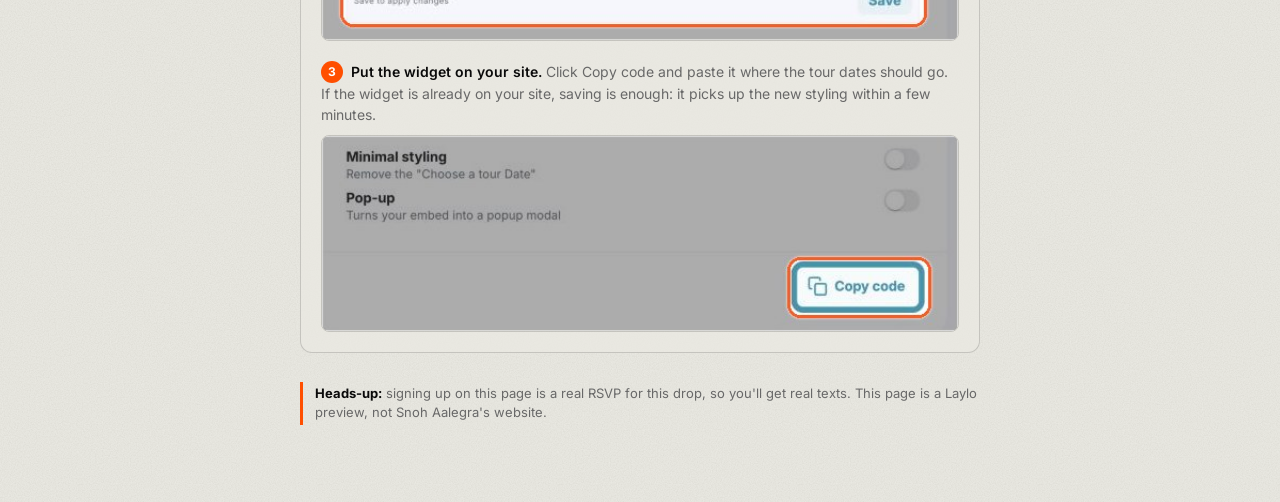
==== commit bbcbc9e7: "Replace the embed code on live previews with setup steps The widget code has to come from the artist" ====
--- a/previews/snoh-aalegra-e05f8eaf/index.html
+++ b/previews/snoh-aalegra-e05f8eaf/index.html
@@ -161,6 +161,15 @@
     list-style-position: inside;
   }
   details[open] summary { margin-bottom: 12px; }
+  .panel p strong { color: var(--ink); font-weight: 600; }
+  .howto h2 { margin-bottom: 12px; }
+  .steps { list-style: none; margin: 0; padding: 0; display: grid; gap: 20px; }
+  .steps p { margin: 0 0 10px; font-size: 14px; color: var(--muted); }
+  .steps .num {
+    display: inline-grid; place-items: center; width: 22px; height: 22px; margin-right: 8px;
+    border-radius: 50%; background: var(--accent); color: #fff; font-size: 12px; font-weight: 700; vertical-align: 1px;
+  }
+  .steps img { display: block; width: 100%; height: auto; border-radius: 8px; border: 1px solid var(--line); }
   .note {
     font-size: 13px;
     color: var(--muted);
@@ -207,7 +216,7 @@
 allow="web-share"
 allowtransparency="true"
 style="width: 1px; min-width: 100%; max-width: 1000px"
-src="https://embed.laylo.com?dropId=e05f8eaf-c834-4212-a7f0-0566f1b593dc&color=0a0a0a&minimal=false&theme=light&background=transparent">
+src="https://embed.laylo.com?dropId=e05f8eaf-c834-4212-a7f0-0566f1b593dc&color=b6bdce&minimal=false&theme=light">
 </iframe><div style="display: flex; justify-content: space-between; align-items: center; gap: 4px; padding: 8px 16px;">
 <a href="https://laylo.com/jake-laylo?utm_source=multidropEmbed&utm_campaign=e05f8eaf-c834-4212-a7f0-0566f1b593dc&utm_medium=profileLink" target="_blank" style="color: inherit; font-size: 10px; font-style: normal; font-weight: 400; line-height: 12px; letter-spacing: 0.2px; text-decoration-line: underline; text-decoration-style: dotted; text-decoration-skip-ink: none; text-decoration-thickness: auto; text-underline-offset: auto;text-underline-position: from-font;">Follow jvogter25</a>
 <a href="https://laylo.com/d/e05f8eaf-c834-4212-a7f0-0566f1b593dc?utm_source=multidropEmbed&utm_campaign=e05f8eaf-c834-4212-a7f0-0566f1b593dc&utm_medium=multridropLink" target="_blank" style="color: inherit; font-size: 10px; font-style: normal; font-weight: 400; line-height: 12px; letter-spacing: 0.2px; text-decoration-line: underline; text-decoration-style: dotted; text-decoration-skip-ink: none; text-decoration-thickness: auto; text-underline-offset: auto;text-underline-position: from-font;">View on Laylo</a>
@@ -219,38 +228,17 @@
       <div class="panel">
         <div class="panel-head">
           <div>
-            <h2>Embed code</h2>
-            <p>Paste this on your site where the tour dates should appear.</p>
+            <h2>Custom CSS</h2>
+            <p>Go to your multidrop in Laylo, open the <strong>Sharing</strong> tab, scroll to <strong>Advanced options</strong> and paste this into the <strong>Custom CSS</strong> field. Hit <strong>Save</strong>, then click <strong>Copy code</strong> to put the widget on your site.</p>
           </div>
-          <button class="copy" type="button" data-copy="embed-code">Copy code</button>
-        </div>
-        <pre id="embed-code">&lt;script src=&quot;https://embed.laylo.com/laylo-sdk.js&quot;&gt;&lt;/script&gt;
-&lt;iframe
-id=&quot;laylo-drop-e05f8eaf-c834-4212-a7f0-0566f1b593dc&quot;
-frameborder=&quot;0&quot;
-scrolling=&quot;no&quot;
-allow=&quot;web-share&quot;
-allowtransparency=&quot;true&quot;
-style=&quot;width: 1px; min-width: 100%; max-width: 1000px&quot;
-src=&quot;https://embed.laylo.com?dropId=e05f8eaf-c834-4212-a7f0-0566f1b593dc&amp;color=0a0a0a&amp;minimal=false&amp;theme=light&amp;background=transparent&quot;&gt;
-&lt;/iframe&gt;&lt;div style=&quot;display: flex; justify-content: space-between; align-items: center; gap: 4px; padding: 8px 16px;&quot;&gt;
-&lt;a href=&quot;https://laylo.com/jake-laylo?utm_source=multidropEmbed&amp;utm_campaign=e05f8eaf-c834-4212-a7f0-0566f1b593dc&amp;utm_medium=profileLink&quot; target=&quot;_blank&quot; style=&quot;color: inherit; font-size: 10px; font-style: normal; font-weight: 400; line-height: 12px; letter-spacing: 0.2px; text-decoration-line: underline; text-decoration-style: dotted; text-decoration-skip-ink: none; text-decoration-thickness: auto; text-underline-offset: auto;text-underline-position: from-font;&quot;&gt;Follow jvogter25&lt;/a&gt;
-&lt;a href=&quot;https://laylo.com/d/e05f8eaf-c834-4212-a7f0-0566f1b593dc?utm_source=multidropEmbed&amp;utm_campaign=e05f8eaf-c834-4212-a7f0-0566f1b593dc&amp;utm_medium=multridropLink&quot; target=&quot;_blank&quot; style=&quot;color: inherit; font-size: 10px; font-style: normal; font-weight: 400; line-height: 12px; letter-spacing: 0.2px; text-decoration-line: underline; text-decoration-style: dotted; text-decoration-skip-ink: none; text-decoration-thickness: auto; text-underline-offset: auto;text-underline-position: from-font;&quot;&gt;View on Laylo&lt;/a&gt;
-&lt;/div&gt;</pre>
-      </div>
-
-      <details class="panel">
-        <summary>Custom CSS</summary>
-        <div class="panel-head">
-          <p>This styling is saved on the drop in Laylo (Sharing tab), so nothing extra goes on your site.</p>
           <button class="copy" type="button" data-copy="custom-css">Copy CSS</button>
         </div>
         <pre id="custom-css">/* Laylo tour widget: Snoh Aalegra (alegendarylove.com/live)
    Matches the sign-up form currently on her Live page: Inter at 500,
    paper-toned fields, 1px #686868 outlines, square corners, black buttons.
-   Pair with embed settings: color=0a0a0a  theme=light  background=transparent
    Palette: ink #0A0A0A  text #000000  secondary #686868  muted #868686
-            field #EAE9E2  page #EDECE5  button text #F8F8F8 */
+            field #EAE9E2  page #EDECE5  button text #F8F8F8
+   Paste into Custom CSS on the multidrop&#x27;s Sharing tab (Advanced options), then Save. */
 
 @import url(&#x27;https://fonts.googleapis.com/css2?family=Inter:wght@400;500;600;700&amp;display=swap&#x27;);
 
@@ -260,6 +248,27 @@
   background: transparent !important;
   color: #000000 !important;
   font-family: &#x27;Inter&#x27;, system-ui, -apple-system, sans-serif !important;
+}
+
+/* The list wrapper. Unless minimal is on, Laylo fills it with the drop color
+   at 50% behind a blur. Not in the field list; stable ID. */
+#list-container {
+  background: transparent !important;
+  border: 0 !important;
+  box-shadow: none !important;
+  backdrop-filter: none !important;
+  -webkit-backdrop-filter: none !important;
+  border-radius: 0 !important;
+  padding: 0 !important;
+}
+
+/* Laylo&#x27;s default embed code (no transparent background) also outlines the list
+   and washes each row and the open card with a white gradient and blur. */
+.ld2-multidrop-row-unopened,
+#flip-card-inner {
+  background: none !important;
+  backdrop-filter: none !important;
+  -webkit-backdrop-filter: none !important;
 }
 
 #laylo-drop-instructions-container {
@@ -282,7 +291,9 @@
   border-radius: 0 !important;
   box-shadow: none !important;
   backdrop-filter: none !important;
-  margin-bottom: 8px !important;
+  margin: 0 0 8px !important;
+  /* Laylo fades rows from white; without this they flash on load */
+  transition: none !important;
 }
 
 .laylo-stop-row-content {}
@@ -327,7 +338,9 @@
   color: #F8F8F8 !important;
 }
 
-.laylo-stop-location-pin {
+/* Hide the pin and its wrapper; an empty wrapper throws off the label&#x27;s baseline */
+.laylo-stop-location-pin,
+.laylo-stop-location-tag :has(&gt; .laylo-stop-location-pin) {
   display: none !important;
 }
 
@@ -347,6 +360,9 @@
   height: 40px !important;
   min-height: 40px !important;
   padding: 0 16px !important;
+  /* Laylo animates every property on this button; without this it visibly
+     morphs from the default pill when the custom CSS arrives */
+  transition: filter 0.15s ease !important;
 }
 
 .laylo-stop-button:hover {
@@ -547,7 +563,25 @@
   color: #686868 !important;
 }
 </pre>
-      </details>
+      </div>
+
+      <div class="panel howto">
+        <h2>Put it on your site</h2>
+        <ol class="steps">
+          <li>
+            <p><span class="num" aria-hidden="true">1</span><strong>Open the Sharing tab.</strong> Go to your multidrop in Laylo and click Sharing.</p>
+            <img src="../guide/step-1-sharing-tab.jpg" alt="A multidrop in Laylo with the Sharing tab highlighted" width="614" height="202">
+          </li>
+          <li>
+            <p><span class="num" aria-hidden="true">2</span><strong>Paste the CSS and save.</strong> Scroll to Advanced options, paste the CSS into the Custom CSS field (replacing what's there) and hit Save.</p>
+            <img src="../guide/step-2-custom-css.jpg" alt="The Custom CSS field under Advanced options, with CSS pasted in and the Save button" width="596" height="282">
+          </li>
+          <li>
+            <p><span class="num" aria-hidden="true">3</span><strong>Put the widget on your site.</strong> Click Copy code and paste it where the tour dates should go. If the widget is already on your site, saving is enough: it picks up the new styling within a few minutes.</p>
+            <img src="../guide/step-3-copy-code.jpg" alt="The Copy code button at the bottom of the Sharing tab" width="596" height="182">
+          </li>
+        </ol>
+      </div>
 
       <p class="note"><strong>Heads-up:</strong> signing up on this page is a real RSVP for this drop, so you'll get real texts. This page is a Laylo preview, not Snoh Aalegra's website.</p>
     </section>
@@ -559,7 +593,7 @@
        same path the widget uses for saved CSS, so the preview shows it before anyone
        saves it in Laylo. The embed code customers paste does not include this. */
     (function () {
-      var CSS = "/* Laylo tour widget: Snoh Aalegra (alegendarylove.com/live)\n   Matches the sign-up form currently on her Live page: Inter at 500,\n   paper-toned fields, 1px #686868 outlines, square corners, black buttons.\n   Pair with embed settings: color=0a0a0a  theme=light  background=transparent\n   Palette: ink #0A0A0A  text #000000  secondary #686868  muted #868686\n            field #EAE9E2  page #EDECE5  button text #F8F8F8 */\n\n@import url('https://fonts.googleapis.com/css2?family=Inter:wght@400;500;600;700&display=swap');\n\n/* ---------- Tour list ---------- */\n\n#laylo-drop-container {\n  background: transparent !important;\n  color: #000000 !important;\n  font-family: 'Inter', system-ui, -apple-system, sans-serif !important;\n}\n\n#laylo-drop-instructions-container {\n  background: transparent !important;\n}\n\n#laylo-drop-choose-a-date {\n  font-family: 'Inter', system-ui, sans-serif !important;\n  font-size: 15.5px !important;\n  font-weight: 500 !important;\n  line-height: 23px !important;\n  letter-spacing: 0 !important;\n  text-transform: uppercase !important;\n  color: #000000 !important;\n}\n\n.laylo-stop-row {\n  background: #EAE9E2 !important;\n  border: 1px solid #686868 !important;\n  border-radius: 0 !important;\n  box-shadow: none !important;\n  backdrop-filter: none !important;\n  margin-bottom: 8px !important;\n}\n\n.laylo-stop-row-content {}\n\n.laylo-stop-title-column {\n  gap: 16px !important;\n}\n\n.laylo-stop-title {\n  font-family: 'Inter', system-ui, sans-serif !important;\n  font-size: 15.5px !important;\n  font-weight: 500 !important;\n  line-height: 21px !important;\n  letter-spacing: 0 !important;\n  text-transform: uppercase !important;\n  color: #000000 !important;\n}\n\n/* City / state line under the venue */\n.laylo-stop-location {\n  font-family: 'Inter', system-ui, sans-serif !important;\n  font-size: 12px !important;\n  font-weight: 500 !important;\n  line-height: 18px !important;\n  letter-spacing: 0 !important;\n  text-transform: none !important;\n  color: #868686 !important;\n}\n\n/* \"NEAR YOU\" tag: square black label instead of a tinted pill */\n.laylo-stop-location-tag {\n  background: #0A0A0A !important;\n  border-radius: 0 !important;\n  padding: 2px 6px !important;\n}\n\n.laylo-stop-location-text {\n  font-family: 'Inter', system-ui, sans-serif !important;\n  font-size: 10px !important;\n  font-weight: 600 !important;\n  letter-spacing: 0.04em !important;\n  color: #F8F8F8 !important;\n}\n\n.laylo-stop-location-pin {\n  display: none !important;\n}\n\n.laylo-stop-button-column {}\n\n.laylo-stop-button {\n  background: #0A0A0A !important;\n  color: #F8F8F8 !important;\n  border: 0 !important;\n  border-radius: 0 !important;\n  box-shadow: none !important;\n  font-family: 'Inter', system-ui, sans-serif !important;\n  font-size: 14px !important;\n  font-weight: 500 !important;\n  letter-spacing: 0 !important;\n  text-transform: uppercase !important;\n  height: 40px !important;\n  min-height: 40px !important;\n  padding: 0 16px !important;\n}\n\n.laylo-stop-button:hover {\n  background: #0A0A0A !important;\n  box-shadow: none !important;\n  filter: brightness(1.25) !important;\n}\n\n/* Large-date badge. Only appears when \"large dates\" is on for the drop.\n   Not in Laylo's standard field list, but the CSS box accepts it. */\n.laylo-stop-date {\n  background: transparent !important;\n  border: 1px solid #686868 !important;\n  border-radius: 0 !important;\n}\n\n.laylo-stop-date-month {\n  font-family: 'Inter', system-ui, sans-serif !important;\n  font-weight: 500 !important;\n  color: #868686 !important;\n  text-transform: uppercase !important;\n}\n\n.laylo-stop-date-day {\n  font-family: 'Inter', system-ui, sans-serif !important;\n  font-weight: 500 !important;\n  color: #000000 !important;\n}\n\n.laylo-stop-date-year {\n  color: #868686 !important;\n}\n\n/* ---------- RSVP card (opens after picking a date) ---------- */\n\n#laylo-rsvp-card-container {\n  background: #EDECE5 !important;\n  border: 1px solid #686868 !important;\n  border-radius: 0 !important;\n  box-shadow: none !important;\n  color: #000000 !important;\n  font-family: 'Inter', system-ui, sans-serif !important;\n}\n\n.laylo-rsvp-card-content {}\n\n.laylo-rsvp-header {}\n\n.laylo-rsvp-profile-title {\n  font-family: 'Inter', system-ui, sans-serif !important;\n  font-size: 14px !important;\n  font-weight: 500 !important;\n  letter-spacing: 0 !important;\n  color: #000000 !important;\n}\n\n#laylo-rsvp-card-title {\n  font-family: 'Inter', system-ui, sans-serif !important;\n  font-size: 15.5px !important;\n  font-weight: 500 !important;\n  letter-spacing: 0 !important;\n  text-transform: uppercase !important;\n  color: #000000 !important;\n}\n\n#laylo-rsvp-subtitle {\n  font-family: 'Inter', system-ui, sans-serif !important;\n  font-size: 12px !important;\n  font-weight: 400 !important;\n  letter-spacing: 0 !important;\n  color: #686868 !important;\n}\n\n#laylo-rsvp-date {\n  font-family: 'Inter', system-ui, sans-serif !important;\n  font-weight: 500 !important;\n  letter-spacing: 0 !important;\n  text-transform: uppercase !important;\n  color: #686868 !important;\n}\n\n#laylo-rsvp-countdown {\n  font-family: 'Inter', system-ui, sans-serif !important;\n  color: #686868 !important;\n}\n\n.laylo-rsvp-form {\n  background: #EAE9E2 !important;\n  border-radius: 0 !important;\n}\n\n/* The phone field's outline sits on the form's wrapper */\ndiv:has(> .laylo-rsvp-form) {\n  background: #EAE9E2 !important;\n  border: 1px solid #686868 !important;\n  border-radius: 0 !important;\n}\n\n#laylo-rsvp-submit-button,\n.laylo-rsvp-submit-button {\n  background: #0A0A0A !important;\n  color: #F8F8F8 !important;\n  border: 0 !important;\n  border-radius: 0 !important;\n  box-shadow: none !important;\n  font-family: 'Inter', system-ui, sans-serif !important;\n  font-size: 14px !important;\n  font-weight: 500 !important;\n  letter-spacing: 0 !important;\n  text-transform: uppercase !important;\n}\n\n#laylo-rsvp-submit-button:hover,\n.laylo-rsvp-submit-button:hover {\n  background: #0A0A0A !important;\n  filter: brightness(1.25) !important;\n}\n\n/* ---------- After signing up ---------- */\n\n#laylo-completed-subtext {\n  font-family: 'Inter', system-ui, sans-serif !important;\n  font-size: 14px !important;\n  font-weight: 400 !important;\n  color: #686868 !important;\n}\n\n.laylo-completed-share-buttons {\n  background: #0A0A0A !important;\n  color: #F8F8F8 !important;\n  border: 0 !important;\n  border-radius: 0 !important;\n  box-shadow: none !important;\n  font-family: 'Inter', system-ui, sans-serif !important;\n  font-weight: 500 !important;\n  text-transform: uppercase !important;\n}\n\n/* ---------- Code verification ---------- */\n\n#laylo-verify-enter-code-text {\n  font-family: 'Inter', system-ui, sans-serif !important;\n  font-size: 15.5px !important;\n  font-weight: 500 !important;\n  letter-spacing: 0 !important;\n  text-transform: uppercase !important;\n  color: #000000 !important;\n}\n\n#laylo-verify-sent-to-text {\n  font-family: 'Inter', system-ui, sans-serif !important;\n  font-size: 14px !important;\n  letter-spacing: 0 !important;\n  color: #686868 !important;\n}\n\n#laylo-verify-expire-text {\n  font-family: 'Inter', system-ui, sans-serif !important;\n  font-size: 12px !important;\n  color: #868686 !important;\n}\n\n#laylo-resend-code-text {\n  font-family: 'Inter', system-ui, sans-serif !important;\n  font-size: 12px !important;\n  font-weight: 500 !important;\n  color: #0A0A0A !important;\n  text-decoration: underline !important;\n  text-underline-offset: 2px !important;\n}\n\n/* ---------- Instagram RSVP ---------- */\n\n#laylo-instagram-rsvp-button {\n  background: #0A0A0A !important;\n  color: #F8F8F8 !important;\n  border: 0 !important;\n  border-radius: 0 !important;\n  box-shadow: none !important;\n  font-family: 'Inter', system-ui, sans-serif !important;\n  font-weight: 500 !important;\n  letter-spacing: 0 !important;\n  text-transform: uppercase !important;\n}\n\n#laylo-rsvp-instagram-instructions {\n  font-family: 'Inter', system-ui, sans-serif !important;\n  color: #868686 !important;\n}\n\n#laylo-instagram-confirmation-text {\n  font-family: 'Inter', system-ui, sans-serif !important;\n  color: #000000 !important;\n}\n\n#laylo-instagram-subtext {\n  font-family: 'Inter', system-ui, sans-serif !important;\n  color: #686868 !important;\n}\n";
+      var CSS = "/* Laylo tour widget: Snoh Aalegra (alegendarylove.com/live)\n   Matches the sign-up form currently on her Live page: Inter at 500,\n   paper-toned fields, 1px #686868 outlines, square corners, black buttons.\n   Palette: ink #0A0A0A  text #000000  secondary #686868  muted #868686\n            field #EAE9E2  page #EDECE5  button text #F8F8F8\n   Paste into Custom CSS on the multidrop's Sharing tab (Advanced options), then Save. */\n\n@import url('https://fonts.googleapis.com/css2?family=Inter:wght@400;500;600;700&display=swap');\n\n/* ---------- Tour list ---------- */\n\n#laylo-drop-container {\n  background: transparent !important;\n  color: #000000 !important;\n  font-family: 'Inter', system-ui, -apple-system, sans-serif !important;\n}\n\n/* The list wrapper. Unless minimal is on, Laylo fills it with the drop color\n   at 50% behind a blur. Not in the field list; stable ID. */\n#list-container {\n  background: transparent !important;\n  border: 0 !important;\n  box-shadow: none !important;\n  backdrop-filter: none !important;\n  -webkit-backdrop-filter: none !important;\n  border-radius: 0 !important;\n  padding: 0 !important;\n}\n\n/* Laylo's default embed code (no transparent background) also outlines the list\n   and washes each row and the open card with a white gradient and blur. */\n.ld2-multidrop-row-unopened,\n#flip-card-inner {\n  background: none !important;\n  backdrop-filter: none !important;\n  -webkit-backdrop-filter: none !important;\n}\n\n#laylo-drop-instructions-container {\n  background: transparent !important;\n}\n\n#laylo-drop-choose-a-date {\n  font-family: 'Inter', system-ui, sans-serif !important;\n  font-size: 15.5px !important;\n  font-weight: 500 !important;\n  line-height: 23px !important;\n  letter-spacing: 0 !important;\n  text-transform: uppercase !important;\n  color: #000000 !important;\n}\n\n.laylo-stop-row {\n  background: #EAE9E2 !important;\n  border: 1px solid #686868 !important;\n  border-radius: 0 !important;\n  box-shadow: none !important;\n  backdrop-filter: none !important;\n  margin: 0 0 8px !important;\n  /* Laylo fades rows from white; without this they flash on load */\n  transition: none !important;\n}\n\n.laylo-stop-row-content {}\n\n.laylo-stop-title-column {\n  gap: 16px !important;\n}\n\n.laylo-stop-title {\n  font-family: 'Inter', system-ui, sans-serif !important;\n  font-size: 15.5px !important;\n  font-weight: 500 !important;\n  line-height: 21px !important;\n  letter-spacing: 0 !important;\n  text-transform: uppercase !important;\n  color: #000000 !important;\n}\n\n/* City / state line under the venue */\n.laylo-stop-location {\n  font-family: 'Inter', system-ui, sans-serif !important;\n  font-size: 12px !important;\n  font-weight: 500 !important;\n  line-height: 18px !important;\n  letter-spacing: 0 !important;\n  text-transform: none !important;\n  color: #868686 !important;\n}\n\n/* \"NEAR YOU\" tag: square black label instead of a tinted pill */\n.laylo-stop-location-tag {\n  background: #0A0A0A !important;\n  border-radius: 0 !important;\n  padding: 2px 6px !important;\n}\n\n.laylo-stop-location-text {\n  font-family: 'Inter', system-ui, sans-serif !important;\n  font-size: 10px !important;\n  font-weight: 600 !important;\n  letter-spacing: 0.04em !important;\n  color: #F8F8F8 !important;\n}\n\n/* Hide the pin and its wrapper; an empty wrapper throws off the label's baseline */\n.laylo-stop-location-pin,\n.laylo-stop-location-tag :has(> .laylo-stop-location-pin) {\n  display: none !important;\n}\n\n.laylo-stop-button-column {}\n\n.laylo-stop-button {\n  background: #0A0A0A !important;\n  color: #F8F8F8 !important;\n  border: 0 !important;\n  border-radius: 0 !important;\n  box-shadow: none !important;\n  font-family: 'Inter', system-ui, sans-serif !important;\n  font-size: 14px !important;\n  font-weight: 500 !important;\n  letter-spacing: 0 !important;\n  text-transform: uppercase !important;\n  height: 40px !important;\n  min-height: 40px !important;\n  padding: 0 16px !important;\n  /* Laylo animates every property on this button; without this it visibly\n     morphs from the default pill when the custom CSS arrives */\n  transition: filter 0.15s ease !important;\n}\n\n.laylo-stop-button:hover {\n  background: #0A0A0A !important;\n  box-shadow: none !important;\n  filter: brightness(1.25) !important;\n}\n\n/* Large-date badge. Only appears when \"large dates\" is on for the drop.\n   Not in Laylo's standard field list, but the CSS box accepts it. */\n.laylo-stop-date {\n  background: transparent !important;\n  border: 1px solid #686868 !important;\n  border-radius: 0 !important;\n}\n\n.laylo-stop-date-month {\n  font-family: 'Inter', system-ui, sans-serif !important;\n  font-weight: 500 !important;\n  color: #868686 !important;\n  text-transform: uppercase !important;\n}\n\n.laylo-stop-date-day {\n  font-family: 'Inter', system-ui, sans-serif !important;\n  font-weight: 500 !important;\n  color: #000000 !important;\n}\n\n.laylo-stop-date-year {\n  color: #868686 !important;\n}\n\n/* ---------- RSVP card (opens after picking a date) ---------- */\n\n#laylo-rsvp-card-container {\n  background: #EDECE5 !important;\n  border: 1px solid #686868 !important;\n  border-radius: 0 !important;\n  box-shadow: none !important;\n  color: #000000 !important;\n  font-family: 'Inter', system-ui, sans-serif !important;\n}\n\n.laylo-rsvp-card-content {}\n\n.laylo-rsvp-header {}\n\n.laylo-rsvp-profile-title {\n  font-family: 'Inter', system-ui, sans-serif !important;\n  font-size: 14px !important;\n  font-weight: 500 !important;\n  letter-spacing: 0 !important;\n  color: #000000 !important;\n}\n\n#laylo-rsvp-card-title {\n  font-family: 'Inter', system-ui, sans-serif !important;\n  font-size: 15.5px !important;\n  font-weight: 500 !important;\n  letter-spacing: 0 !important;\n  text-transform: uppercase !important;\n  color: #000000 !important;\n}\n\n#laylo-rsvp-subtitle {\n  font-family: 'Inter', system-ui, sans-serif !important;\n  font-size: 12px !important;\n  font-weight: 400 !important;\n  letter-spacing: 0 !important;\n  color: #686868 !important;\n}\n\n#laylo-rsvp-date {\n  font-family: 'Inter', system-ui, sans-serif !important;\n  font-weight: 500 !important;\n  letter-spacing: 0 !important;\n  text-transform: uppercase !important;\n  color: #686868 !important;\n}\n\n#laylo-rsvp-countdown {\n  font-family: 'Inter', system-ui, sans-serif !important;\n  color: #686868 !important;\n}\n\n.laylo-rsvp-form {\n  background: #EAE9E2 !important;\n  border-radius: 0 !important;\n}\n\n/* The phone field's outline sits on the form's wrapper */\ndiv:has(> .laylo-rsvp-form) {\n  background: #EAE9E2 !important;\n  border: 1px solid #686868 !important;\n  border-radius: 0 !important;\n}\n\n#laylo-rsvp-submit-button,\n.laylo-rsvp-submit-button {\n  background: #0A0A0A !important;\n  color: #F8F8F8 !important;\n  border: 0 !important;\n  border-radius: 0 !important;\n  box-shadow: none !important;\n  font-family: 'Inter', system-ui, sans-serif !important;\n  font-size: 14px !important;\n  font-weight: 500 !important;\n  letter-spacing: 0 !important;\n  text-transform: uppercase !important;\n}\n\n#laylo-rsvp-submit-button:hover,\n.laylo-rsvp-submit-button:hover {\n  background: #0A0A0A !important;\n  filter: brightness(1.25) !important;\n}\n\n/* ---------- After signing up ---------- */\n\n#laylo-completed-subtext {\n  font-family: 'Inter', system-ui, sans-serif !important;\n  font-size: 14px !important;\n  font-weight: 400 !important;\n  color: #686868 !important;\n}\n\n.laylo-completed-share-buttons {\n  background: #0A0A0A !important;\n  color: #F8F8F8 !important;\n  border: 0 !important;\n  border-radius: 0 !important;\n  box-shadow: none !important;\n  font-family: 'Inter', system-ui, sans-serif !important;\n  font-weight: 500 !important;\n  text-transform: uppercase !important;\n}\n\n/* ---------- Code verification ---------- */\n\n#laylo-verify-enter-code-text {\n  font-family: 'Inter', system-ui, sans-serif !important;\n  font-size: 15.5px !important;\n  font-weight: 500 !important;\n  letter-spacing: 0 !important;\n  text-transform: uppercase !important;\n  color: #000000 !important;\n}\n\n#laylo-verify-sent-to-text {\n  font-family: 'Inter', system-ui, sans-serif !important;\n  font-size: 14px !important;\n  letter-spacing: 0 !important;\n  color: #686868 !important;\n}\n\n#laylo-verify-expire-text {\n  font-family: 'Inter', system-ui, sans-serif !important;\n  font-size: 12px !important;\n  color: #868686 !important;\n}\n\n#laylo-resend-code-text {\n  font-family: 'Inter', system-ui, sans-serif !important;\n  font-size: 12px !important;\n  font-weight: 500 !important;\n  color: #0A0A0A !important;\n  text-decoration: underline !important;\n  text-underline-offset: 2px !important;\n}\n\n/* ---------- Instagram RSVP ---------- */\n\n#laylo-instagram-rsvp-button {\n  background: #0A0A0A !important;\n  color: #F8F8F8 !important;\n  border: 0 !important;\n  border-radius: 0 !important;\n  box-shadow: none !important;\n  font-family: 'Inter', system-ui, sans-serif !important;\n  font-weight: 500 !important;\n  letter-spacing: 0 !important;\n  text-transform: uppercase !important;\n}\n\n#laylo-rsvp-instagram-instructions {\n  font-family: 'Inter', system-ui, sans-serif !important;\n  color: #868686 !important;\n}\n\n#laylo-instagram-confirmation-text {\n  font-family: 'Inter', system-ui, sans-serif !important;\n  color: #000000 !important;\n}\n\n#laylo-instagram-subtext {\n  font-family: 'Inter', system-ui, sans-serif !important;\n  color: #686868 !important;\n}\n";
       var DROP_ID = "e05f8eaf-c834-4212-a7f0-0566f1b593dc";
       var DEFAULT_CSS = '/* Laylo default styling */';
       var mode = 'custom';
